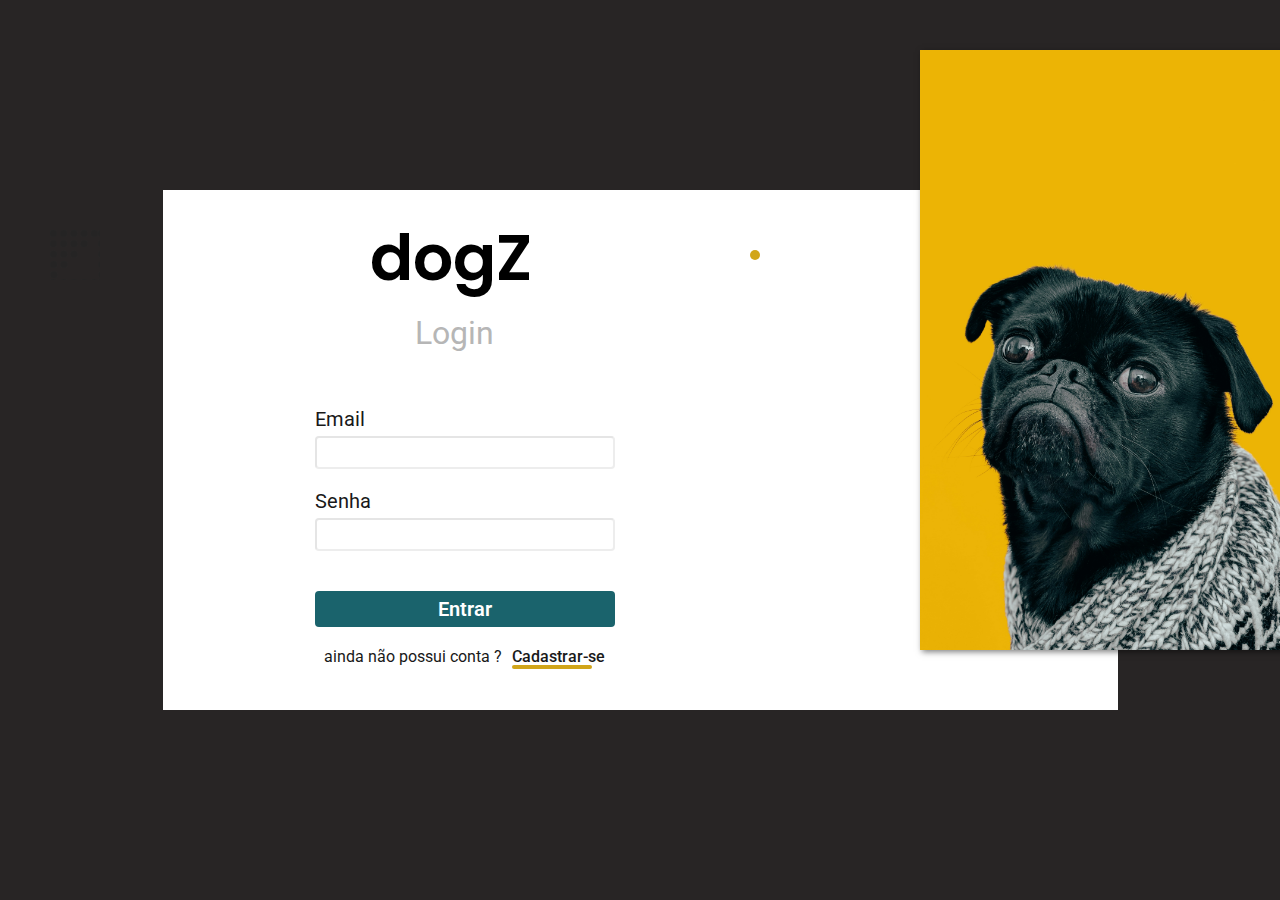
==== index.html @ e4ad1f10 "dogZ" ====
<!DOCTYPE html>
<html lang="en">
<head>
  <meta charset="UTF-8">
  <meta name="viewport" content="width=device-width, initial-scale=1.0">
  <link rel="stylesheet" href="style.css">
  <title>DOGZ</title>
</head>
<body>

<section class="conteudo1">

  <div class="container">

    <section class="content">
      <span class="detail"></span>
    <h1>dogZ</h1> <!-- lembrete pra mim: ajustar a font do titulo -->
    <h2>Login</h2><!-- lembrete pra mim: ajustar a font do login -->

    <div class="form">
      <label for="email">Email</label>
      <input type="email">
    
   

    <label for="password">Senha</label>
    <input type="password">
  </div>

    <div class="btn">
    <button>Entrar</button>
    </div>

    <div class="cadastro">
      <p>ainda não possui conta ?</p>
      <a href="/cadastro.html">Cadastrar-se</a>
    </div>
   

    <div class="image">
      <img src="/src/img/dogLogin.jpg" >
    </div>

  </div>
 
</section>

</section>






</body>
</html>
---- style.css ----
@import url('https://fonts.googleapis.com/css2?family=League+Gothic&family=Playfair+Display+SC:ital,wght@0,400;0,700;0,900;1,400;1,700;1,900&family=Poppins:ital,wght@0,100;0,200;0,300;0,400;0,500;0,600;0,700;0,800;0,900;1,100;1,200;1,300;1,400;1,500;1,600;1,700;1,800;1,900&family=Roboto:ital,wght@0,100;0,300;0,400;0,500;0,700;0,900;1,100;1,300;1,400;1,500;1,700;1,900&display=swap');
*{
  padding: 0;
  margin: 0;
  box-sizing: border-box;
}



body{
  background-color: #282525;
}
.conteudo1
{
  height: 100vh;
  display: grid;
  justify-content: center;
  align-items: center;
  
}
.container
{
  background-color: #fff;
  width: 955px;
  height: 520px;
}

.container .content
{
  margin-left: 9.5rem;
  margin-top: 1.25rem;

}

.detail
{
  content: '';
  position: absolute;
  background-image: url(/src/img/detail.svg);
  width: 50px;
  height: 50px;
  left: 50px;
  top: 230px;
}
.container h1{
  font-size: 64px;
  font-family: poppins;
  font-weight: 600;
  margin-bottom: 0;
  margin-left: 55px
  
}

.container h1::before
{
  content: '';
  position: absolute;
  border-radius: 50px;
  width: 10px;
  height: 10px;
  background-color: #D1A519;
  top: 250px;
  left:750px;

}

.container h2{
  margin-top: 9px;
  font-size: 32px;
  margin-left: 100px;
  font-family: roboto;
  color: #B6B6B6;
  font-weight: 400;
}

.form
{
  display: grid;
  margin-top: 35px;

}

.form input{
  width:300px;
  height: 33px;
  border-radius: 4px;
  border-color: rgba(0,0,0,0.1);
 
}

.form label{
  font-family:roboto ;
  margin-top: 20px;
  margin-bottom: 5px;
  font-size: 20px;
  font-weight: 400;
  color: #191919;

}

.btn button
{
  margin-top: 40px;
  margin-bottom: 20px;
  width: 300px;
  height: 36px;
  border: #307388;
  border-radius: 4px;
  background-color: #1A636C;
  color: #fff;
  font-family: roboto;
  font-weight: 600;
  font-size: 20px;
}

.btn button:hover
{
  cursor: pointer;
  background-color: #307388;
  
}

.cadastro
{
  font-family: roboto;
 color: #191919;
  width: 300px;
  display: flex;
  gap: 10px;
  justify-content: center;
}

.cadastro
a{
  text-decoration: none;
 color: #191919;
font-weight: 500;
}

.cadastro a::before{
  content: '';
  position: absolute;
  border-radius: 62px;
  background-color: #D1A519;
  width: 80px;
  height: 4px;
  margin-top:18px ;
}




.image img
{
  top: 50px;
  left: 920px;
  position: absolute;
  object-fit: cover;
  width: 380px;
  height: 600px;
  box-shadow:2px 2px 6px rgba(0,0,0,0.5);
}
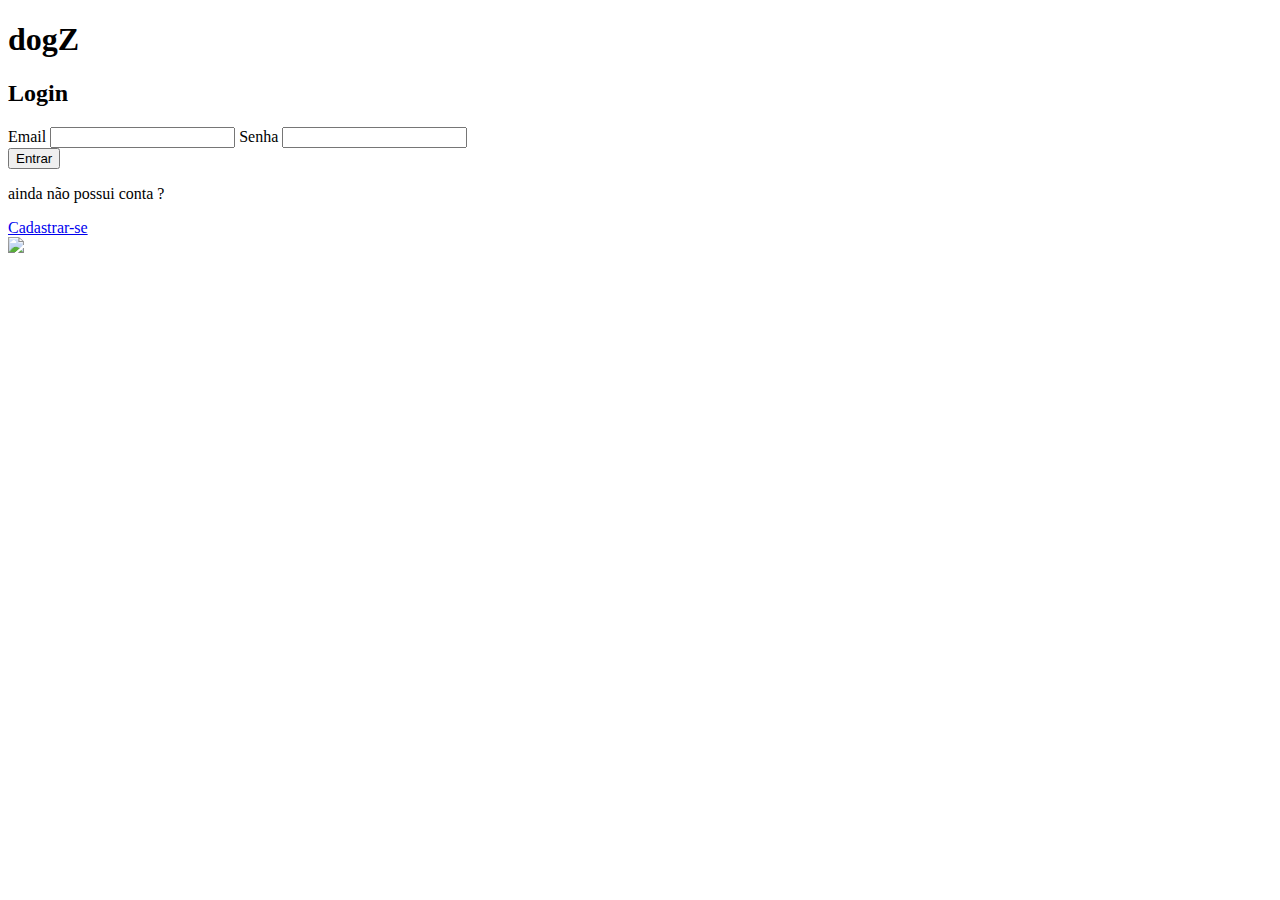
==== commit 03421c06: "nome dos arquivos css trocado" ====
--- a/index.html
+++ b/index.html
@@ -3,7 +3,7 @@
 <head>
   <meta charset="UTF-8">
   <meta name="viewport" content="width=device-width, initial-scale=1.0">
-  <link rel="stylesheet" href="style.css">
+  <link rel="stylesheet" href=".../style.css">
   <title>DOGZ</title>
 </head>
 <body>
@@ -33,12 +33,12 @@
 
     <div class="cadastro">
       <p>ainda não possui conta ?</p>
-      <a href="/cadastro.html">Cadastrar-se</a>
+      <a href=".../cadastro.html">Cadastrar-se</a>
     </div>
    
 
     <div class="image">
-      <img src="/src/img/dogLogin.jpg" >
+      <img src=".../src/img/dogLogin.jpg" >
     </div>
 
   </div>
